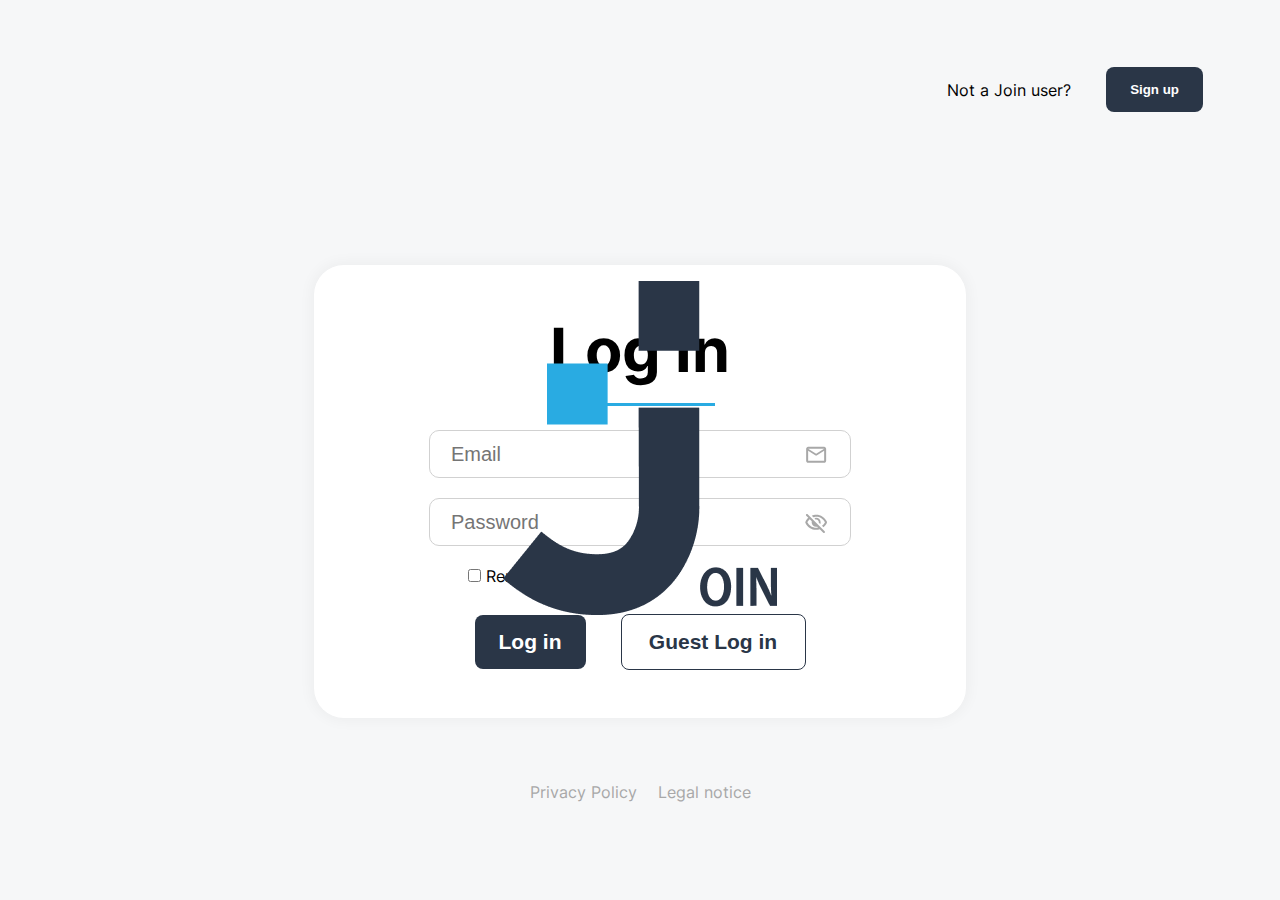
==== html/addtask.html @ 0bfb0232 "Validation within put in Edit" ====
<!DOCTYPE html>
<html lang="en">

<head>
    <meta charset="UTF-8">
    <meta name="viewport" content="width=device-width, initial-scale=1.0, maximum-scale=1.0">
    <link rel="icon" type="image/x-icon" href="../assets/img/favicon.png">
    <link rel="apple-touch-icon" href="../assets/img/favicon.png">
    <link rel="stylesheet" href="../style/style.css">
    <link rel="stylesheet" href="../style/navigation.css">
    <link rel="stylesheet" href="../style/addtask.css">
    <title>New Task - Join</title>
    <script src="../script/script.js" defer></script>
    <script src="../script/addtask.js" defer></script>
    <script src="../script/addTaskDesign&Templates.js" defer></script>
    <script src="../script/newTaskInBoard.js" defer></script>
</head>
<body onload="initAddTask()" onclick="handleClickEvent(event)" onkeydown="formValidationFeedbackOff()">
    <div w3-include-html="../assets/templates/navigation.html"></div>
    <main class="task-body mgn-l-328">
        <div class="task-h1">
            <h1>Add Task</h1>
        </div>
        <form onsubmit="addNewTask(); return false;">
            <div class="flex-row task-content">
                <div class="task-left-cont">
                    <div class="task-width">
                        <h3 class="task-form-font">Title<span class="task-star">*</span></h3>
                        <input id="taskTitle" class="task-width task-form-font task-input" type="text"
                            placeholder="Enter a title" required>
                        <span id="requiredTitle" class="required-text" style="display: none;">This field is
                            required</span>
                    </div>
                    <div>
                        <h3 class="task-form-font">Description</h3>
                        <textarea id="taskDescription" class="task-width task-form-font task-textarea task-input"
                            type="text" placeholder="Enter a Description"></textarea>
                    </div>
                    <div>
                        <h3 class="task-form-font">Assigned to</h3>
                        <div onclick="openContacts(); stopProp(event);" class="dropdown task-width">
                            <div class="dropdown-toggle task-form-font" id="dropdownToggle">
                                <span id="selectedItem">Select contacts to assign</span>
                                <img src="../assets/icons/dropdown.png">
                            </div>
                            <div class="dropdown-menu" id="dropdownMenuContainer" style="display: none;">
                                <div onclick="closeContacts(event)" class="upper-dropdown-item bg-white task-form-font">
                                    <span>Select contacts to assign</span>
                                    <img src="../assets/icons/dropup.png" alt="">
                                </div>
                                <div id="dropdownMenu">
                                    <!-- rendered with openContacts()  -->
                                </div>
                            </div>
                            <div id="signParentContainer" class="flex-center signParentContainer" style="width: 100%;">
                                <div id="signContainer" class="task-sign-cont task-width flex-center"
                                    style="display: none;">
                                    <!-- rendered signs -->
                                </div>
                            </div>
                        </div>
                    </div>
                </div>
                <div class="task-right-cont" id="taskRightCont">
                    <div class="task-width">
                        <h3 class="task-form-font">Due date<span class="task-star">*</span></h3>
                        <div class="task-date-input task-width">
                            <input onclick="openCalender()" id="taskDate"
                                class="task-date-input task-form-font color-lightgrey bg-white task-input" type="date" minDate="0";
                                required>
                            <span id="requiredDate" class="required-text" style="display: none;">This field is
                                required</span>
                        </div>
                    </div>
                    <div>
                        <h3 class="task-form-font">Prio</h3>
                        <div class="flex-row task-btn-cont">
                            <div onclick="changeUrgency('high')" onmouseover="hoverBtn(true, 'img-high')"
                                onmouseout="hoverBtn(false, 'img-high')" class="task-urgent-btn bg-white" id="high">
                                <span>Urgent</span>
                                <img id="img-high" src="../assets/icons-addtask/prio-high-color.png" alt="">
                            </div>
                            <div onclick="changeUrgency('mid')" onmouseover="hoverBtn(true, 'img-mid')"
                                onmouseout="hoverBtn(false, 'img-mid')" class="task-urgent-btn bg-white" id="mid">
                                <span>Medium</span>
                                <img id="img-mid" src="../assets/icons-addtask/prio-mid-white.png" alt="">
                            </div>
                            <div onclick="changeUrgency('low')" onmouseover="hoverBtn(true, 'img-low')"
                                onmouseout="hoverBtn(false, 'img-low')" class="task-urgent-btn bg-white" id="low">
                                <span>Low</span>
                                <img id="img-low" src="../assets/icons-addtask/prio-low-color.png" alt="">
                            </div>
                        </div>
                    </div>
                    <div>
                        <h3 class="task-form-font">Category<span class="task-star">*</span></h3>
                        <div onclick="openCategorys(); stopProp(event);" class="dropdown task-width">
                            <div class="dropdown-toggle ctg-input-cnt" id="dropdownCategoryToggle">
                                <input onclick="openCategorys(); preventDf(event); stopProp(event);" id="categoryInput"
                                    type="text" placeholder="Select task category"
                                    class="category-dd-upper-item-input task-width bg-white" required>
                                <img src="../assets/icons/dropdown.png">
                            </div>
                            <div class="dropdownmenu-ctg" id="dropdownCategoryContainer" style="display: none;">
                                <div onclick="closeCategorys(event)" class="category-dd-upper-item bg-white task-form-font">
                                    <span>Select task category</span>
                                    <img src="../assets/icons/dropup.png" alt="">
                                </div>
                                <div id="dropdownCategorys" class="dropdown-ctg">
                                    <!-- rendered Categorys  -->
                                </div>
                            </div>
                            <span id="requiredCategorys" class="required-text" style="display: none;">This field is
                                required</span>
                        </div>
                    </div>
                    <div>
                        <h3 class="task-form-font">Subtasks</h3>
                        <div>
                            <div onkeydown="checkKey(event)" onclick="openSubtasks(); stopProp(event);"
                                id="subtaskInputCont" class="task-width task-form-font subtask-input-cont">
                                <input id="subtasksInput" class="subtasks-input task-input" type="text"
                                    placeholder="Add new subtask">
                                <div id="subtaskImgCont" class="subtask-img-cont flex-center">
                                    <div class="img-cont-subtask">
                                        <img src="../assets/icons/add.png" alt="">
                                    </div>
                                </div>
                            </div>
                            <span id="requiredSubtext" class="required-text" style="display: none;">Cannot set empty
                                subtask</span>
                            <div class="rendered-subtasks" id="addedSubtasks">
                                <!-- rendered subtasks -->
                            </div>
                        </div>
                    </div>
                </div>
            </div>
            <div class="task-bottom-line-cont flex-center">
                <div class="flex-row flex-center task-bottom-line">
                    <p><span class="task-star">*</span>This field is required</p>
                    <div class="flex-center task-form-btn-cont">
                        <div class="task-clear-btn" onclick="clearAll()" onmouseover="enterIcon()"
                            onmouseout="outIcon()">
                            <span>Clear</span>
                            <img id="task-x" src="../assets/icons/x-black.png" alt="">
                        </div>
                        <button onclick="stopProp(event);" type="submit" id="createButton"
                            class="task-send-form-btn">
                            <span>Create Task</span>
                            <img src="../assets/icons/hook-white.svg" alt="">
                        </button>
                    </div>
                </div>
            </div>
        </form>

    </main>
    <div id="succesImgCnt" class="addedsuccesfully" style="display: none;">
        <img id="succesImg" src="../assets/img/Added-to-board.png" alt="succes" style="transform: translateY(500px);">
    </div>
</body>

</html>
---- style/style.css ----
@font-face {
    font-family: "inter";
    src: url("../assets/fonts/Inter-VariableFont.ttf");
}

* {
    margin: 0;
    box-sizing: border-box;
    /* transition: all 100ms ease-in-out; */
}

html {
    scroll-behavior: smooth;
}

body {
    font-family: "inter";
    font-size: 16px;
    background-color: #F6F7F8;
}

.d-none {
    display: none;
}

.overflow-hidden {
    overflow: hidden;
}

.flex {
    display: flex;
}

.flex-row {
    display: flex;
    flex-direction: row;
}

.flex-column {
    display: flex;
    flex-direction: column;
}

.flex-center {
    display: flex;
    align-items: center;
    justify-content: center;
}

.text-center {
    text-align: center;
}

.bg-lightgrey {
    background-color: rgb(246, 247, 248);
}

.bg-darkblue {
    background-color: rgba(42, 54, 71, 1);
}

.bg-white {
    background-color: rgb(255, 255, 255);
}

.bg-red {
    background-color: rgba(255, 61, 0, 1);
}

.bg-lightorange {
    background-color: rgba(255, 168, 0, 1);
}

.bg-lightgreen {
    background-color: rgba(122, 226, 41, 1);
}

.color-lightblue {
    color: rgba(41, 171, 226, 1);
}

.color-darkblue {
    color: rgba(42, 54, 71, 1);
}

.color-lightgrey {
    color: rgba(209, 209, 209, 1);
}

.color-black {
    color: black;
}

.color-white {
    color: white;
}

::-webkit-scrollbar {
    width: 8px;
    height: 8px;
}

::-webkit-scrollbar-track {
    background: transparent;
}

::-webkit-scrollbar-thumb {
    background: rgba(0, 0, 0, 0.2);
    border-radius: 4px;
}

::-webkit-scrollbar-thumb:hover {
    background: rgba(0, 0, 0, 0.4);
}
---- style/navigation.css ----
nav {
    height: 100vh;
    width: 232px;
    background-color: #2A3647;
    position: fixed;
    top: 0;
    left: 0;
    z-index: 3;

}

header {
    position: fixed;
    top: 0;
    width: 100%;
    z-index: 2;

}

.nav-logo {
    width: 100px;
    height: 121px;
    margin-top: 50px;
    margin-bottom: 70px;
}

.nav-link-container {

    display: flex;
    flex-direction: column;
    height: 200px;
    gap: 10px;
}

.nav-link {
    text-decoration: none;
    color: #CDCDCD;
}

.nav-link-item {
    display: flex;
    align-items: center;
    gap: 8px;
    padding: 8px 56px 8px 56px;
    transition: all 100ms ease-in-out;
}

.nav-link-item:hover {
    background-color: #263957;
}

.header-right {
    display: flex;
    gap: 20px;
    align-items: center;
}

.nav-link-icon {
    height: 30px;
    width: 30px;
}

.terms-container {
    position: absolute;
    bottom: 0;
    display: flex;
    flex-direction: column;
    gap: 20px;
    align-items: flex-start;
    margin-bottom: 50px;
    padding: 8px 56px 8px 56px;

}

.terms-container a {
    color: #919191;
    text-decoration: none;
    transition: all 100ms ease-in-out;
}

.terms-container a:hover {
    color: #29ABE2;
    font-weight: bold;
}

.header-headline {
    font-weight: 400;
    font-size: 20px;
}

.submenu {
    position: fixed;
    top: 96px;
    right: 10px;
    background-color: #2A3647;
    color: #CDCDCD;
    padding: 10px;
    border-radius: 20px 0px 20px 20px;
    z-index: 5;

}

.submenu div {
    height: 46px;
    padding: 8px 16px;
    display: flex;
    align-items: center;
    cursor: pointer;
}

.submenu a {
    text-decoration: none;
    color: unset;
}

.submenu div:hover {
    background-color: #3f5169;

}

.header-user {
    border-radius: 50%;
    border: 2px solid black;
    font-size: 20px;
    font-weight: bold;
    color: #29ABE2;
    cursor: pointer;
    transition: all 100ms ease-in-out;
}

.header-user:hover {
    background-color: #ebebeb;
}

@media (min-width: 801px) {


    .header-logo {
        display: none;
    }

    header {
        background-color: rgb(255, 255, 255);
        height: 96px;
        padding: 20px 40px 20px 348px;
        box-shadow: 0 4px 4px rgba(0, 0, 0, 0.1);
        display: flex;
        align-items: center;
        justify-content: space-between;
    }

    .header-help-mobile {
        display: none;
    }

    .header-user {
        height: 56px;
        width: 56px;
    }

    .header-help {
        height: 20px;
        transition: all 100ms ease-in-out;
    }

    .header-help:hover {
        transform: scale(1.1);
    }
}


@media (max-width: 800px) {
    nav {
        width: 100vw;
        height: 80px;
        bottom: 0;
        top: auto;
    }

    .nav-logo {
        display: none;
    }

    .nav-logo,
    .header-headline,
    .header-help {
        display: none;
    }

    header {
        background-color: rgb(255, 255, 255);
        height: 80px;
        padding: 20px 16px 20px 16px;
        box-shadow: 0 4px 4px rgba(0, 0, 0, 0.1);
        display: flex;
        align-items: center;
        justify-content: space-between;
    }

    .header-logo {
        height: 39px
    }

    .header-user {
        height: 40px;
        width: 40px
    }

    .nav-link-container {

        display: flex;
        flex-direction: row;
        height: 80px;
        gap: 10px;
        justify-content: space-evenly;
    }

    .nav-link-item {
        display: flex;
        flex-direction: column;
        align-items: center;
        gap: 10px;
        padding: 10px;
    }

    .terms-container {
        display: none;
    }


}
---- style/addtask.css ----
.mgn-l-328 {
    margin-left: 328px;
}

/* .d-none {
    display: none;
} */

.task-body {
    position: relative;
    padding: 8px;
    display: flex;
    flex-direction: column;
    align-items: flex-start;
    justify-content: flex-start;
    z-index: 1;
    top: 190px;
    font-weight: 400;
}

.task-body h1 {
    font-size: 61px;
    font-weight: 700;
}

.task-form-font {
    font-size: 20px;
    font-weight: 400;
}

.task-body form {
    width: 100%;
    max-width: 880px;
    margin-top: 36px;
    display: flex;
    flex-direction: column;
    justify-content: flex-start;
    gap: 80px;
}

.task-content {
    display: flex;
    justify-content: flex-start;
    align-items: flex-start;
    height: 100%;
}

.task-left-cont {
    width: 100%;
    max-width: 440px;
    display: flex;
    flex-direction: column;
    gap: 8px;
    margin-right: 48px;
}

.task-right-cont {
    width: 100%;
    max-width: 440px;
    display: flex;
    flex-direction: column;
    gap: 8px;
    border-left: 1px solid rgba(209, 209, 209, 1);
    padding-left: 48px;
}

.task-star {
    color: rgb(255, 129, 144);
}

.task-width {
    width: 100%;
}

.task-input {
    height: 45px;
    border: 1px solid rgba(209, 209, 209, 1);
    border-radius: 10px;
    padding: 12px 21px 12px 21px;
    margin: 12px 0px;
}

.task-input:focus {
    outline: none;
}

.task-input:hover {
    cursor: pointer;
}

.task-textarea {
    font-family: "inter";
    resize: vertical;
    height: 120px;
    max-height: 170px;
    min-height: 46px;
}

.task-date-input input[type="date"] {
    font-family: "inter";
    width: 100%;
    background: url('../assets/icons/calender.png') no-repeat right 21px center;
    border: 1px solid #ccc;
    border-radius: 10px;
    background-color: white;
    box-sizing: border-box;
    -webkit-appearance: none;
    -moz-appearance: none;
    appearance: none;
}

.task-date-input input[type="date"]::-webkit-calendar-picker-indicator {
    position: absolute;
    right: 10px;
    opacity: 0;
}

.task-date-input:hover {
    cursor:pointer;
}

.task-date-input:focus {
    color: black;
}

.task-body form {
    width: 100%;
}

.task-bottom-line-cont {
    width: 100%;
}

.task-bottom-line {
    width: 100%;
    height: 56px;
    justify-content: space-between;
}

.bottom-line-edit {
    width: 100%;
    justify-content: flex-end!important;
    position: relative;
}

.task-btn-cont {
    gap: 16px;
    margin: 12px 0px;
}

.task-btn-cont img {
    width: 20px;
}

.task-form-btn-cont {
    gap: 16px;
}

.task-wrapper {
    display: flex;
    align-items: center;
    justify-content: center;
    gap: 16px;
    width: 100%;
}

.task-wrapper select option:hover{
    cursor: pointer;
}

.task-clear-btn {
    display: flex;
    align-items: center;
    justify-content: center;
    font-size: 20px;
    font-weight: 400;
    gap: 4px;
    width: 100%;
    width: 110px;
    height: 56px;
    padding: 16px;
    border: 1px solid rgba(42, 54, 71, 1);
    border-radius: 10px;
    transition: all 100ms ease-in-out;
}

.task-clear-btn:hover {
    cursor: pointer;
    color: rgba(41, 171, 226, 1);
    border: 2px solid rgba(41, 171, 226, 1);
    box-shadow: 0px 4px 4px 0px rgba(0, 0, 0, 0.25);

}

.task-send-form-btn {
    display: flex;
    align-items: center;
    justify-content: center;
    font-size: 21px;
    font-weight: 400;
    color: white;
    background-color: rgba(42, 54, 71, 1);
    gap: 4px;
    width: 100%;
    width: 183px;
    height: 56px;
    padding: 16px;
    border: none;
    border-radius: 10px;
    transition: all 100ms ease-in-out;
}

.task-send-form-btn:hover {
    cursor: pointer;
    background-color: rgba(41, 171, 226, 1);
    box-shadow: 0px 4px 4px 0px rgba(0, 0, 0, 0.25);

}

.task-urgent-btn {
    display: flex;
    align-items: center;
    justify-content: center;
    gap: 8px;
    width: 100%;
    width: 136px;
    height: 56px;
    padding: 16px 10px;
    border-radius: 10px;
    box-shadow: 0px 0px 4px 0px rgba(0, 0, 0, 0.1);
    transition: all 100ms ease-in-out;
    ;
}

#high:hover {
    background: rgba(255, 61, 0, 1);
    color: white;
    cursor: pointer;
}

.high-focus {
    background: rgba(255, 61, 0, 1);
    color: white;
}

#mid:hover {
    background: rgba(255, 168, 0, 1);
    color: white;
    cursor: pointer;
}

.mid-focus {
    background: rgba(255, 168, 0, 1);
    color: white;
}

#low:hover {
    background: rgba(122, 226, 41, 1);
    color: white;
    cursor: pointer;
}

.low-focus {
    background: rgba(122, 226, 41, 1);
    color: white;
}

.task-hidden-input {
    border-bottom-left-radius: 0;
    border-bottom-right-radius: 0;
}

.dropdown {
    position: relative;
    display: inline-block;
    padding: 0;
    margin: 16px 0px 4px 0px;
}

.dropdown-toggle {
    display: flex;
    align-items: center;
    justify-content: space-between;
    height: 45px;
    border: 1px solid #ccc;
    border-radius: 10px;
    background-color: white;
    cursor: pointer;
    padding: 12px 21px 12px 21px;
}

.dropdown-menu {
    position: absolute;
    top: 0px;
    left: 0;
    width: 100%;
    max-height: 250px;
    border-radius: 10px;
    overflow-y: scroll;
    border: 1px solid #ccc;
    background-color: white;
    z-index: 2;
}

.dropdownmenu-ctg {
    width: 100%;
    max-height: 250px;
    border-radius: 10px;
    border: 1px solid #ccc;
    background-color: white;
    z-index:5 !important;
}

.ctg-input-cnt {
    padding-left: 0;
}

.dropdown-ctg {
    display: flex;
    flex-direction: column;
    justify-content: flex-end;
    position: absolute;
    top: 40px;
    left: 0;
    width: 100%;
    height: 103px;
    border-radius: 10px;
    background-color: white;
    border-top-right-radius: 0;
    border-top-left-radius: 0;
    border: 1px solid #ccc;
    border-top: 0;
    z-index: 1;
}

.signParentContainer {
    margin: 10px 0px;
}

.dropdown-menu::-webkit-scrollbar {
    width: 0px;
}

.dropdown-menu.show {
    display: block;
}

.task-sign-cont {
    width: 90%;
    max-width: 440px;
    flex-wrap: wrap;
    justify-content: flex-start;
}

.task-cnt-sign {
    height: 35px;
    width: 35px;
    padding: 8px;
    border-radius: 100%;
    border: 2px solid white;
    color: white;
    font-size: 12px;
}

.task-cnt-assigned-sign {
    width: 7.3%;
}

.task-cnt-name {
    text-align: start;
    width: 100%;
    margin-left: 20px;
}

.upper-dropdown-item {
    position: sticky;
    top: 0px;
    margin: 0;
    height: 45px;
    padding: 12px 21px 12px 21px!important;
    display: flex;
    align-items: center;
    justify-content: space-between;
    cursor: pointer;
    border-bottom: 1px solid #ccc;
    border-radius: 10px;
}

.category-dd-upper-item {
    position: sticky;
    top: 0px;
    margin: 0 !important;
    padding: 12px 21px 12px 21px;
    height: 45px;
    display: flex;
    align-items: center;
    justify-content: space-between;
    cursor: pointer;
    border-radius: 10px;
    border-bottom: 1px solid #ccc;
    z-index: 5;
}

.category-dd-upper-item-input {
    height: 40px;
    font-size: 20px;
    font-weight: 400;
    padding: 12px 21px 12px 21px;
    display: flex;
    align-items: center;
    justify-content: space-between;
    cursor: pointer;
    border-radius: 10px;
    border: none;
}

.category-dd-upper-item-input:focus {
    outline: none;
}

.category-dd-item {
    padding: 12px 21px 12px 21px;
    display: flex;
    align-items: center;
    justify-content: space-between;
    cursor: pointer;
    border-radius: 10px;
}

.category-dd-item:hover {
    cursor: pointer;
    background-color: #f1f1f1;
}

.dropdown-item {
    display: flex;
    align-items: center;
    justify-content: space-between;
    padding: 10px;
    cursor: pointer;
    border-radius: 10px;
}

.dropdown-item:hover {
    background-color: #f1f1f1;
}

.task-hover-dark:hover {
    background: rgba(9, 25, 49, 1) !important;
}

.subtask-input-cont {
    display: flex;
    justify-content: space-between;
    align-items: center;
    border: 1px solid #ccc;
    border-radius: 10px;
    background-color: white;
    margin-top: 16px;
}

.subtasks-input {
    border: 0;
    width: 100%;
    height: 45px;
    margin: 0!important;
    border: 0;
    padding-right: 0;
    font-size: 20px;
    font-weight: 400;
}

.subtask-img-cont{
    padding-right: 12px;
    gap: 5px;
}

.img-cont-subtask {
    display: flex;
    align-items: center;
    justify-content: center;
    gap: 5px;
}

.img-cont-subtask img{
    height: auto;
    padding: 5px;
    cursor: pointer;
}

.img-cont-subtask-first-n {
    border-right: 1px solid #cccccca2;
    padding-right: 5px;
}

.img-cont-subtask-first-n img{
    width: 24px;
}

.img-cont-subtask-first {
    border-right: 1px solid #cccccca2;
    padding-right: 5px;
}

.img-cont-subtask-last {
    display: flex;
    justify-content: center;
    align-items: center;
}

.required-text {
    color: red;
    font-size: 16px;
}

.rendered-subtasks {
    margin-top: 10px;
    font-size: 14px;
}

.subtask-item{
    display: flex;
    justify-content: space-between;
    align-items: center;
    padding: 0px 12px;
    border-radius: 10px;
    transition: all 100ms ease-in-out;
    margin: 5px 0px;
}

.subtask-item:hover{
    background-color: rgba(197, 197, 197, 0.26);
    cursor: pointer;
}

.rendered-subtasks-img-cnt {
    gap: 5px;
}

.subtask-edit-img{
    border-radius: 1000px;
}

.subtask-edit-img:hover{
    cursor: pointer;
    transform: scale(0.95);
}

.edit-subtask-item {
    display: flex;
    justify-content: space-between;
    align-items: center;
    padding: 5px 21px;
    transition: all 100ms ease-in-out;
    margin: 5px 0px;
    background-color: white;
    border-bottom: 2px solid rgba(41, 171, 226, 1);
}

.editable-input {
    padding-inline: 0px;
    padding-block: 0px;
    width: 100%;
    border: 0;
    font-size: 16px;
    font-weight: 400;
    background-color: none;
    outline: none;
}

.add-task-dialog-bg {
        height: 100vh;
        width: 100vw;
        position: fixed;
        top: 0;
        left: 0;
        z-index: 999;
        background-color: rgba(0, 0, 0, 0.20);
}

.sum-in-board-html {
    width: 100%;
    max-width: 1000px;
    padding: 40px;
    background-color: rgb(246, 247, 248);
    border-radius: 20px;
    gap: 30px;
    box-shadow: 0px 0px 5px 0px rgba(0,0,0,0.2);
    transition: all 100ms ease-in-out;
}

.task-board-h1 {
    justify-content: space-between;
    align-items: center;
}

.task-board-h1 h1 {
    font-size: 51px;
}

.task-board-h1 img {
    width: 30px;
    height: 30px;
    cursor: pointer;
    padding: 8px;
    border-radius: 100%;
    transition: all 100ms ease-in-out;
}

.task-board-h1 img:hover {
    background-color: rgba(211, 211, 211, 0.493);
}


.add-task-bottom-line-board {
    margin-top: 30px;
}

.addedsuccesfully {
    position: fixed;
    top: 50%;
    width: 100vw;
    display: flex;
    justify-content: center;
    align-items: center;
    z-index: 999;
    transition: all 100ms ease-in-out;
}

.addedsuccesfully img {
    filter: drop-shadow(0px 0px 5px rgba(0, 0, 0, 0.24));
    transition: all 500ms ease-in-out;
}

.in-edit-task-cnt {
    flex-direction: column;
    height: auto !important;
}

.task-right-cont-edit {
    padding-left: 0;
    border: 0;
}

@media (max-width: 1175px) {
    .task-body {
        top: 130px;
        font-size: 16px;
    }

    .task-form-font {
        font-size: 16px;
        margin-top: 10px;
    }

    .task-body h1 {
        font-size: 47px;
        font-weight: 700;
    }
    .task-content {
        display: flex;
        flex-direction: column;
        justify-content: flex-start;
        align-items: flex-start;
        height: 100%;

    }

    .task-body form {
        gap: 20px;
        justify-content: center;
    }

    .task-left-cont {
        margin: 0;
    }

    .task-right-cont {
        border-left: 0;
        padding-left: 0;
        margin-top: 60px;
    }

    .task-btn-cont {
        margin: 8px 0px 16px 0px;
    }

    .task-input {
        margin: 16px 0px;
    }

    .task-bottom-line-cont {
        justify-content: flex-start;
    }

    .task-bottom-line {
        max-width: 440px;
    }

    .task-clear-btn {
        display: none;
    }   
    
    .dropdown-ctg {
        height: 95px;
    }
    .task-bottom-line-cont {
        margin-bottom: 20px;
    }

    .subtasks-input {
        font-size: 16px;
    }

    .category-dd-upper-item-input {
        font-size: 16px;
    }

    .sum-in-board-html {
        height: 90vh;
        max-width: 600px;
        overflow-y: scroll;
        align-items: center;
        padding-bottom: 80px;
    }
    
    .task-board-h1 {
        width: 100%;
    }

    .add-task-bottom-line-board {
        margin: 0;
    }
}

@media (max-width: 800px) {
    .mgn-l-328 {
        margin-left: 0px;
    }

    .task-body {
        top: 100px;
        
    }

    .task-content {
        width: 100%;
        display: flex;
        justify-content: center;
        align-items: center;
        height: 100%;
    }

    .task-h1 {
        width: 100%;
        display: flex;
        justify-content:center;
    }

    .task-h1 h1 {
        width: 100%;
        max-width: 440px;
        text-align: start;
    }

    .task-btn-cont {
        justify-content: space-between;
        gap: 0;
    }
    
    .task-urgent-btn {
        height: 41px;
        font-size: 14px;
        padding: 10px;
    }

    .task-bottom-line-cont {
        justify-content: center;
        padding: 16px;
        font-size: 14px;
    }
    .task-send-form-btn {
        font-size: 21px;
        font-weight: 700;
        padding: 0px;
    }

    .task-body form {
        margin-bottom: 60px;
    }
}
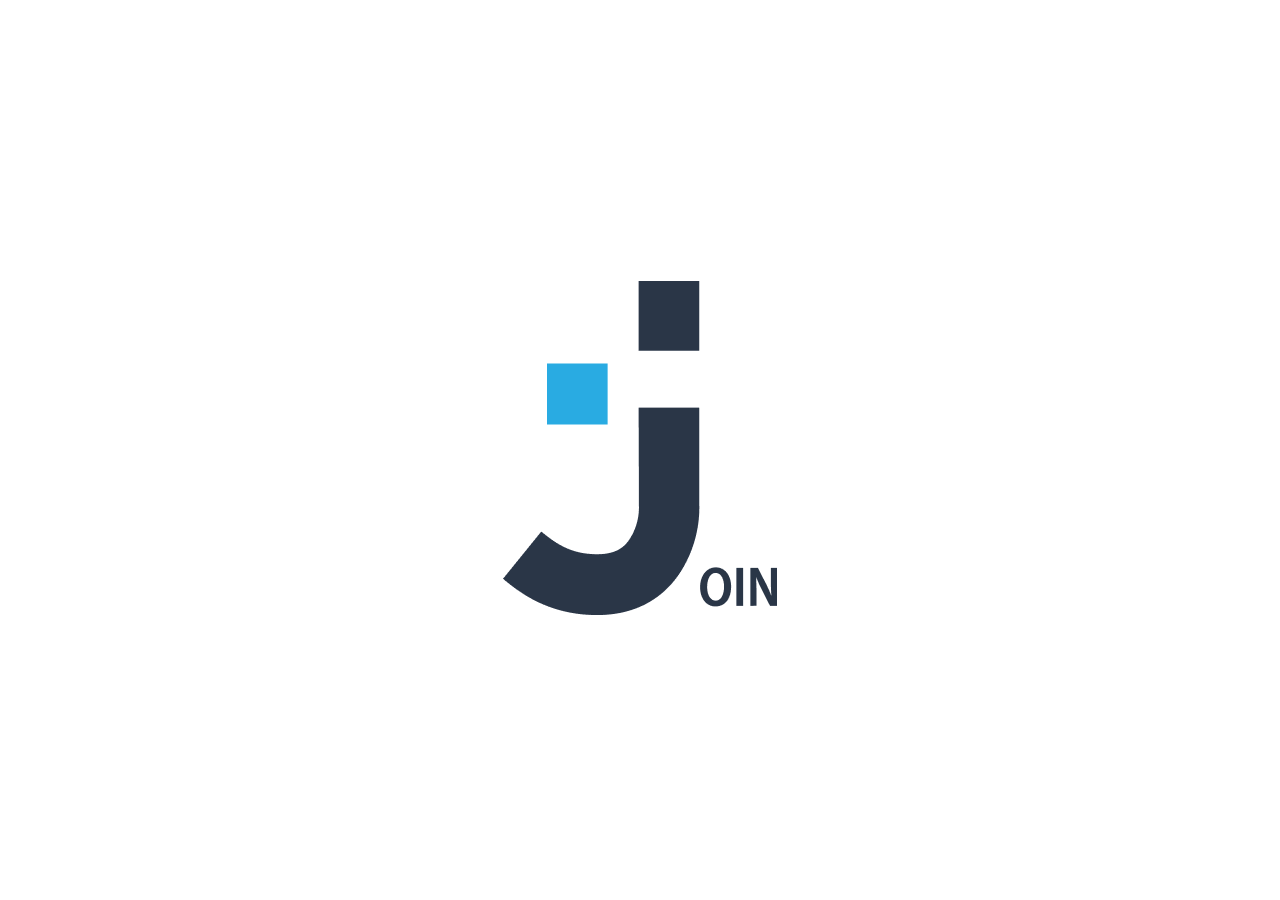
==== commit 9f71da70: "optimizing html validation and style addtask" ====
--- a/html/addtask.html
+++ b/html/addtask.html
@@ -12,7 +12,7 @@
     <title>New Task - Join</title>
     <script src="../script/script.js" defer></script>
     <script src="../script/addtask.js" defer></script>
-    <script src="../script/addTaskDesign&Templates.js" defer></script>
+    <script src="../script/addTaskStyle&HTML.js" defer></script>
     <script src="../script/newTaskInBoard.js" defer></script>
 </head>
 <body onload="initAddTask()" onclick="handleClickEvent(event)" onkeydown="formValidationFeedbackOff()">
@@ -27,7 +27,7 @@
                     <div class="task-width">
                         <h3 class="task-form-font">Title<span class="task-star">*</span></h3>
                         <input id="taskTitle" class="task-width task-form-font task-input" type="text"
-                            placeholder="Enter a title" required>
+                            placeholder="Enter a title" maxLength="35" required>
                         <span id="requiredTitle" class="required-text" style="display: none;">This field is
                             required</span>
                     </div>
@@ -43,6 +43,7 @@
                                 <span id="selectedItem">Select contacts to assign</span>
                                 <img src="../assets/icons/dropdown.png">
                             </div>
+                            <span id="maxContacts" class="required-text" style="display: none;">All assignments have been allocated</span>
                             <div class="dropdown-menu" id="dropdownMenuContainer" style="display: none;">
                                 <div onclick="closeContacts(event)" class="upper-dropdown-item bg-white task-form-font">
                                     <span>Select contacts to assign</span>
@@ -77,17 +78,17 @@
                         <div class="flex-row task-btn-cont">
                             <div onclick="changeUrgency('high')" onmouseover="hoverBtn(true, 'img-high')"
                                 onmouseout="hoverBtn(false, 'img-high')" class="task-urgent-btn bg-white" id="high">
-                                <span>Urgent</span>
+                                <span class="d-none-low">Urgent</span>
                                 <img id="img-high" src="../assets/icons-addtask/prio-high-color.png" alt="">
                             </div>
                             <div onclick="changeUrgency('mid')" onmouseover="hoverBtn(true, 'img-mid')"
                                 onmouseout="hoverBtn(false, 'img-mid')" class="task-urgent-btn bg-white" id="mid">
-                                <span>Medium</span>
+                                <span class="d-none-low">Medium</span>
                                 <img id="img-mid" src="../assets/icons-addtask/prio-mid-white.png" alt="">
                             </div>
                             <div onclick="changeUrgency('low')" onmouseover="hoverBtn(true, 'img-low')"
                                 onmouseout="hoverBtn(false, 'img-low')" class="task-urgent-btn bg-white" id="low">
-                                <span>Low</span>
+                                <span class="d-none-low">Low</span>
                                 <img id="img-low" src="../assets/icons-addtask/prio-low-color.png" alt="">
                             </div>
                         </div>
@@ -145,7 +146,7 @@
                             <span>Clear</span>
                             <img id="task-x" src="../assets/icons/x-black.png" alt="">
                         </div>
-                        <button onclick="stopProp(event);" type="submit" id="createButton"
+                        <button onclick="handleFormValidation(); stopProp(event);" type="submit" id="createButton"
                             class="task-send-form-btn">
                             <span>Create Task</span>
                             <img src="../assets/icons/hook-white.svg" alt="">
--- a/style/navigation.css
+++ b/style/navigation.css
@@ -47,6 +47,7 @@
 
 .nav-link-item:hover {
     background-color: #263957;
+    color: white;
 }
 
 .header-right {
@@ -118,6 +119,11 @@
 
 }
 
+.nav-link-item:hover svg path {
+    fill: white;
+    color: white
+}
+
 .header-user {
     border-radius: 50%;
     border: 2px solid black;
@@ -213,6 +219,7 @@
         height: 80px;
         gap: 10px;
         justify-content: space-evenly;
+        align-items: center;
     }
 
     .nav-link-item {
@@ -221,6 +228,10 @@
         align-items: center;
         gap: 10px;
         padding: 10px;
+        border-radius: 16px;
+        width: 80px;
+        height: 76px;
+        font-size: 14px;
     }
 
     .terms-container {
--- a/style/addtask.css
+++ b/style/addtask.css
@@ -21,6 +21,7 @@
 .task-body h1 {
     font-size: 61px;
     font-weight: 700;
+    margin-bottom: 31px;
 }
 
 .task-form-font {
@@ -31,7 +32,6 @@
 .task-body form {
     width: 100%;
     max-width: 880px;
-    margin-top: 36px;
     display: flex;
     flex-direction: column;
     justify-content: flex-start;
@@ -45,6 +45,11 @@
     height: 100%;
 }
 
+.task-content-edit {
+    justify-content: center !important;
+    align-items: center !important;
+}
+
 .task-left-cont {
     width: 100%;
     max-width: 440px;
@@ -52,6 +57,10 @@
     flex-direction: column;
     gap: 8px;
     margin-right: 48px;
+}
+
+.task-left-cont-edit {
+    gap: 0px;
 }
 
 .task-right-cont {
@@ -214,13 +223,18 @@
     cursor: pointer;
     background-color: rgba(41, 171, 226, 1);
     box-shadow: 0px 4px 4px 0px rgba(0, 0, 0, 0.25);
-
+}
+
+.task-send-form-btn-edit {
+    width: 110px;
+    height: 60px;
 }
 
 .task-urgent-btn {
     display: flex;
     align-items: center;
     justify-content: center;
+    cursor: pointer;
     gap: 8px;
     width: 100%;
     width: 136px;
@@ -229,7 +243,6 @@
     border-radius: 10px;
     box-shadow: 0px 0px 4px 0px rgba(0, 0, 0, 0.1);
     transition: all 100ms ease-in-out;
-    ;
 }
 
 #high:hover {
@@ -335,6 +348,7 @@
 
 .signParentContainer {
     margin: 10px 0px;
+    height: 40px;
 }
 
 .dropdown-menu::-webkit-scrollbar {
@@ -384,6 +398,7 @@
     cursor: pointer;
     border-bottom: 1px solid #ccc;
     border-radius: 10px;
+    margin-top: 0 !important;
 }
 
 .category-dd-upper-item {
@@ -582,6 +597,7 @@
     width: 100%;
     max-width: 1000px;
     padding: 40px;
+    margin: 0px 20px;
     background-color: rgb(246, 247, 248);
     border-radius: 20px;
     gap: 30px;
@@ -599,8 +615,7 @@
 }
 
 .task-board-h1 img {
-    width: 30px;
-    height: 30px;
+    transform: scale(1.2);
     cursor: pointer;
     padding: 8px;
     border-radius: 100%;
@@ -642,6 +657,11 @@
     border: 0;
 }
 
+.task-subtask-edit {
+    margin-bottom: 40px;
+}
+
+
 @media (max-width: 1175px) {
     .task-body {
         top: 130px;
@@ -650,7 +670,6 @@
 
     .task-form-font {
         font-size: 16px;
-        margin-top: 10px;
     }
 
     .task-body h1 {
@@ -663,7 +682,6 @@
         justify-content: flex-start;
         align-items: flex-start;
         height: 100%;
-
     }
 
     .task-body form {
@@ -673,12 +691,14 @@
 
     .task-left-cont {
         margin: 0;
+        gap: 0;
     }
 
     .task-right-cont {
         border-left: 0;
         padding-left: 0;
-        margin-top: 60px;
+        margin: 0;
+        gap: 0;
     }
 
     .task-btn-cont {
@@ -740,7 +760,7 @@
 
     .task-body {
         top: 100px;
-        
+        padding: 0px 20px;
     }
 
     .task-content {
@@ -779,6 +799,12 @@
         padding: 16px;
         font-size: 14px;
     }
+
+    .task-bottom-line-cont-edit {
+        justify-content: center;
+        font-size: 14px;
+    }
+
     .task-send-form-btn {
         font-size: 21px;
         font-weight: 700;
@@ -788,4 +814,7 @@
     .task-body form {
         margin-bottom: 60px;
     }
+    .d-none-low {
+        display: none;
+    }
 }